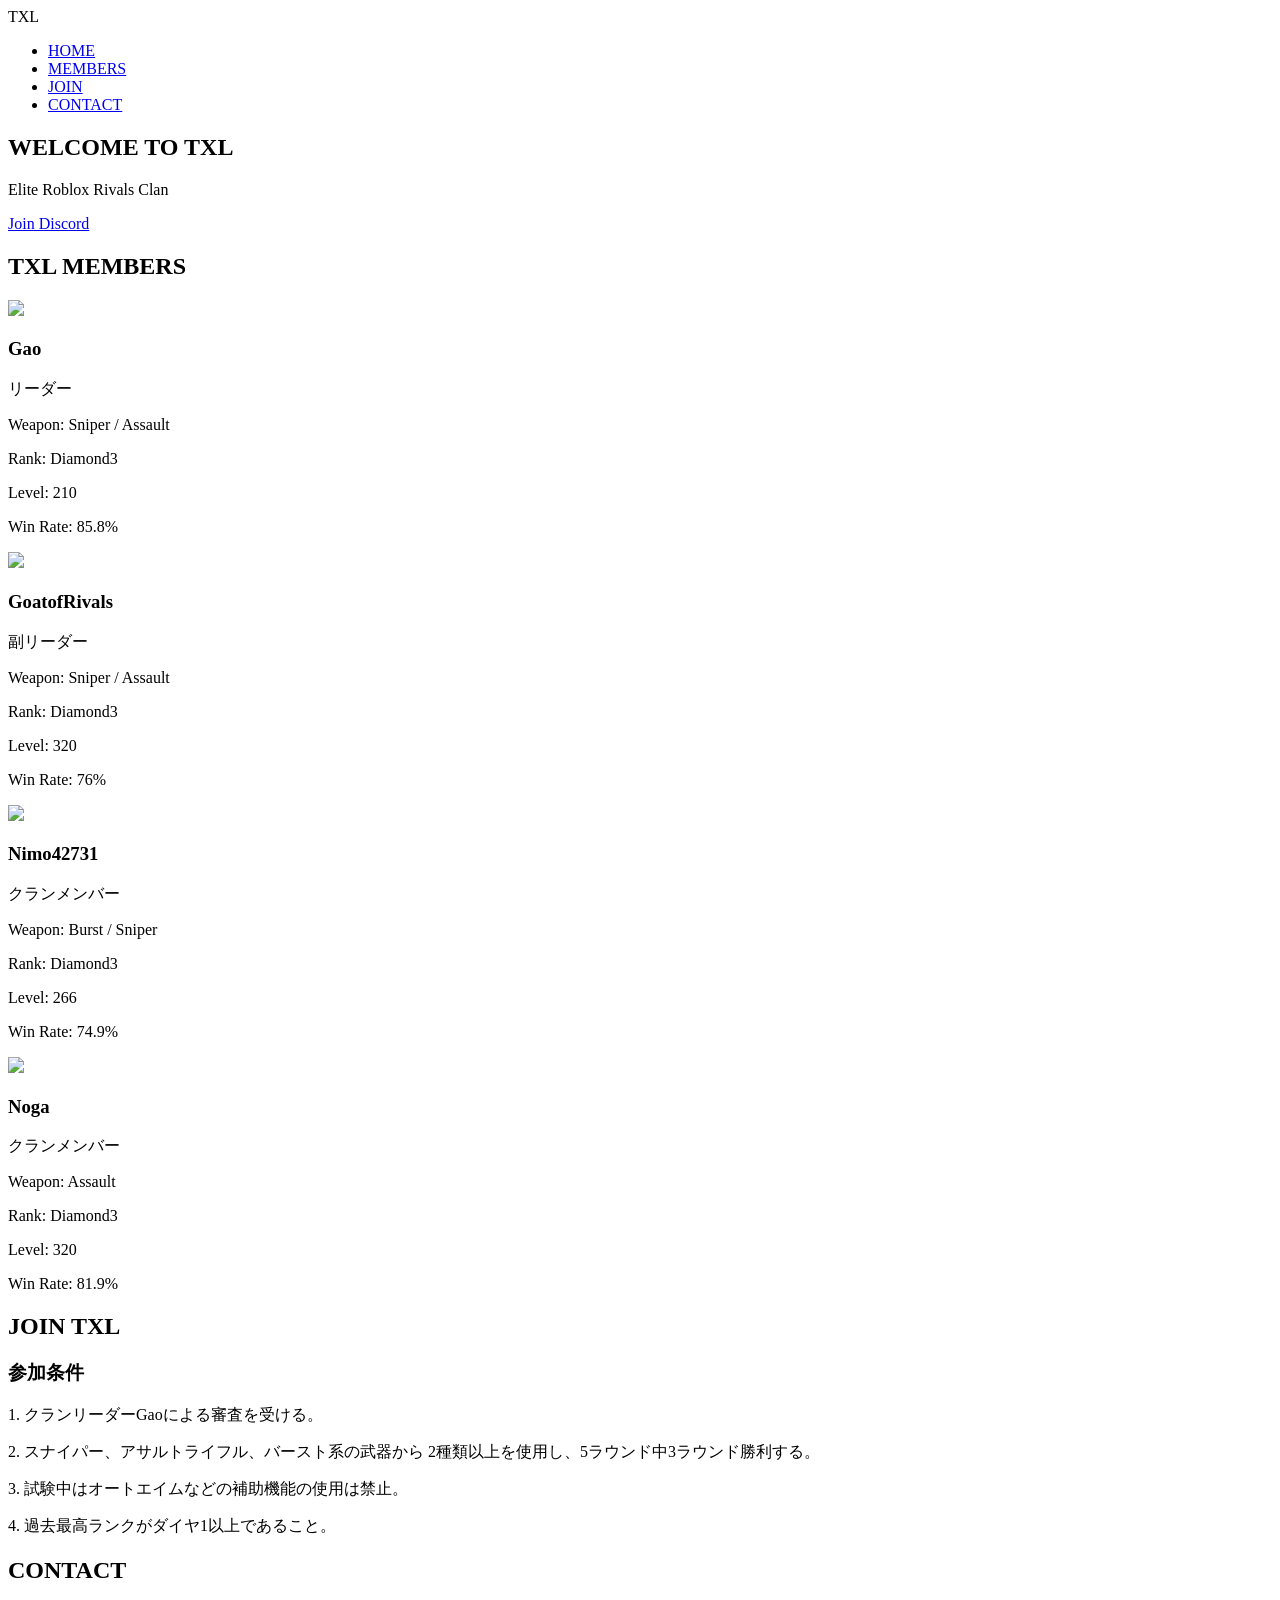
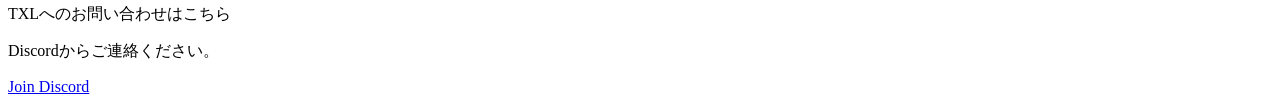
==== index.html @ d3d55c04 "Add files via upload" ====
<!DOCTYPE html>
<html lang="ja">
<head>
    <meta charset="UTF-8">
    <meta name="viewport" content="width=device-width, initial-scale=1.0">
    <title>TXL Clan</title>

    <link rel="stylesheet" href="css/style.css">

<style>
html{
    scroll-behavior:smooth;
}
</style>

</head>

<body>

    <nav>
        <div class="logo">TXL</div>

        <ul>
            <li><a href="#">HOME</a></li>
            <li><a href="#members">MEMBERS</a></li>
            <li><a href="#join">JOIN</a></li>
            <li><a href="#contact">CONTACT</a></li>
        </ul>
    </nav>

    <section class="hero">
        <h1>WELCOME TO TXL</h1>
        <p>Elite Roblox Rivals Clan</p>

        <div class="buttons">
            <a class="discord-btn" href="https://discord.gg/STpEBjr97R" target="_blank">
    Join Discord
</a>
        </div>
    </section>  
<section id="members" class="members">
    <h2>TXL MEMBERS</h2>

    <div class="member-list">

        <div class="member-card leader-card">

    <img src="images/gao.png">

    <h3>Gao</h3>
<p>リーダー</p>

<p>Weapon: Sniper / Assault</p>
<p>Rank: Diamond3</p>
<p>Level: 210</p>
<p>Win Rate: 85.8%</p>

</div>

<div class="member-card co-leader-card">

    <img src="images/goatofrivals.png">

    <h3>GoatofRivals</h3>
<p>副リーダー</p>

<p>Weapon: Sniper / Assault</p>
<p>Rank: Diamond3</p>
<p>Level: 320</p>
<p>Win Rate: 76%</p>

</div>

<div class="member-card">

    <img src="images/nimo42731.png">

    <h3>Nimo42731</h3>
    <p>クランメンバー</p>

    <p>Weapon: Burst / Sniper</p>
    <p>Rank: Diamond3</p>
    <p>Level: 266</p>
<p>Win Rate: 74.9%</p>

</div>

<div class="member-card">

    <img src="images/noga.png">

    <h3>Noga</h3>
    <p class="role member">クランメンバー</p>

    <p>Weapon: Assault</p>
    <p>Rank: Diamond3</p>
    <p>Level: 320</p>
<p>Win Rate: 81.9%</p>

</div>
        </div>

</section>

<section id="join" class="join">

    <h2>JOIN TXL</h2>

    <div class="join-box">

        <h3>参加条件</h3>

        <p>1. クランリーダーGaoによる審査を受ける。</p>

        <p>
            2. スナイパー、アサルトライフル、バースト系の武器から
            2種類以上を使用し、5ラウンド中3ラウンド勝利する。
        </p>

        <p>
            3. 試験中はオートエイムなどの補助機能の使用は禁止。
        </p>

        <p>
            4. 過去最高ランクがダイヤ1以上であること。
        </p>

    </div>

</section>
<section id="contact" class="contact">

    <h2>CONTACT</h2>

    <div class="contact-box">

        <p>TXLへのお問い合わせはこちら</p>

        <p>
            Discordからご連絡ください。
        </p>

        <a class="discord-btn" href="https://discord.gg/STpEBjr97R" target="_blank">
            Join Discord
        </a>

    </div>

</section>

    <script src="js/script.js"></script>

</body>
</html>
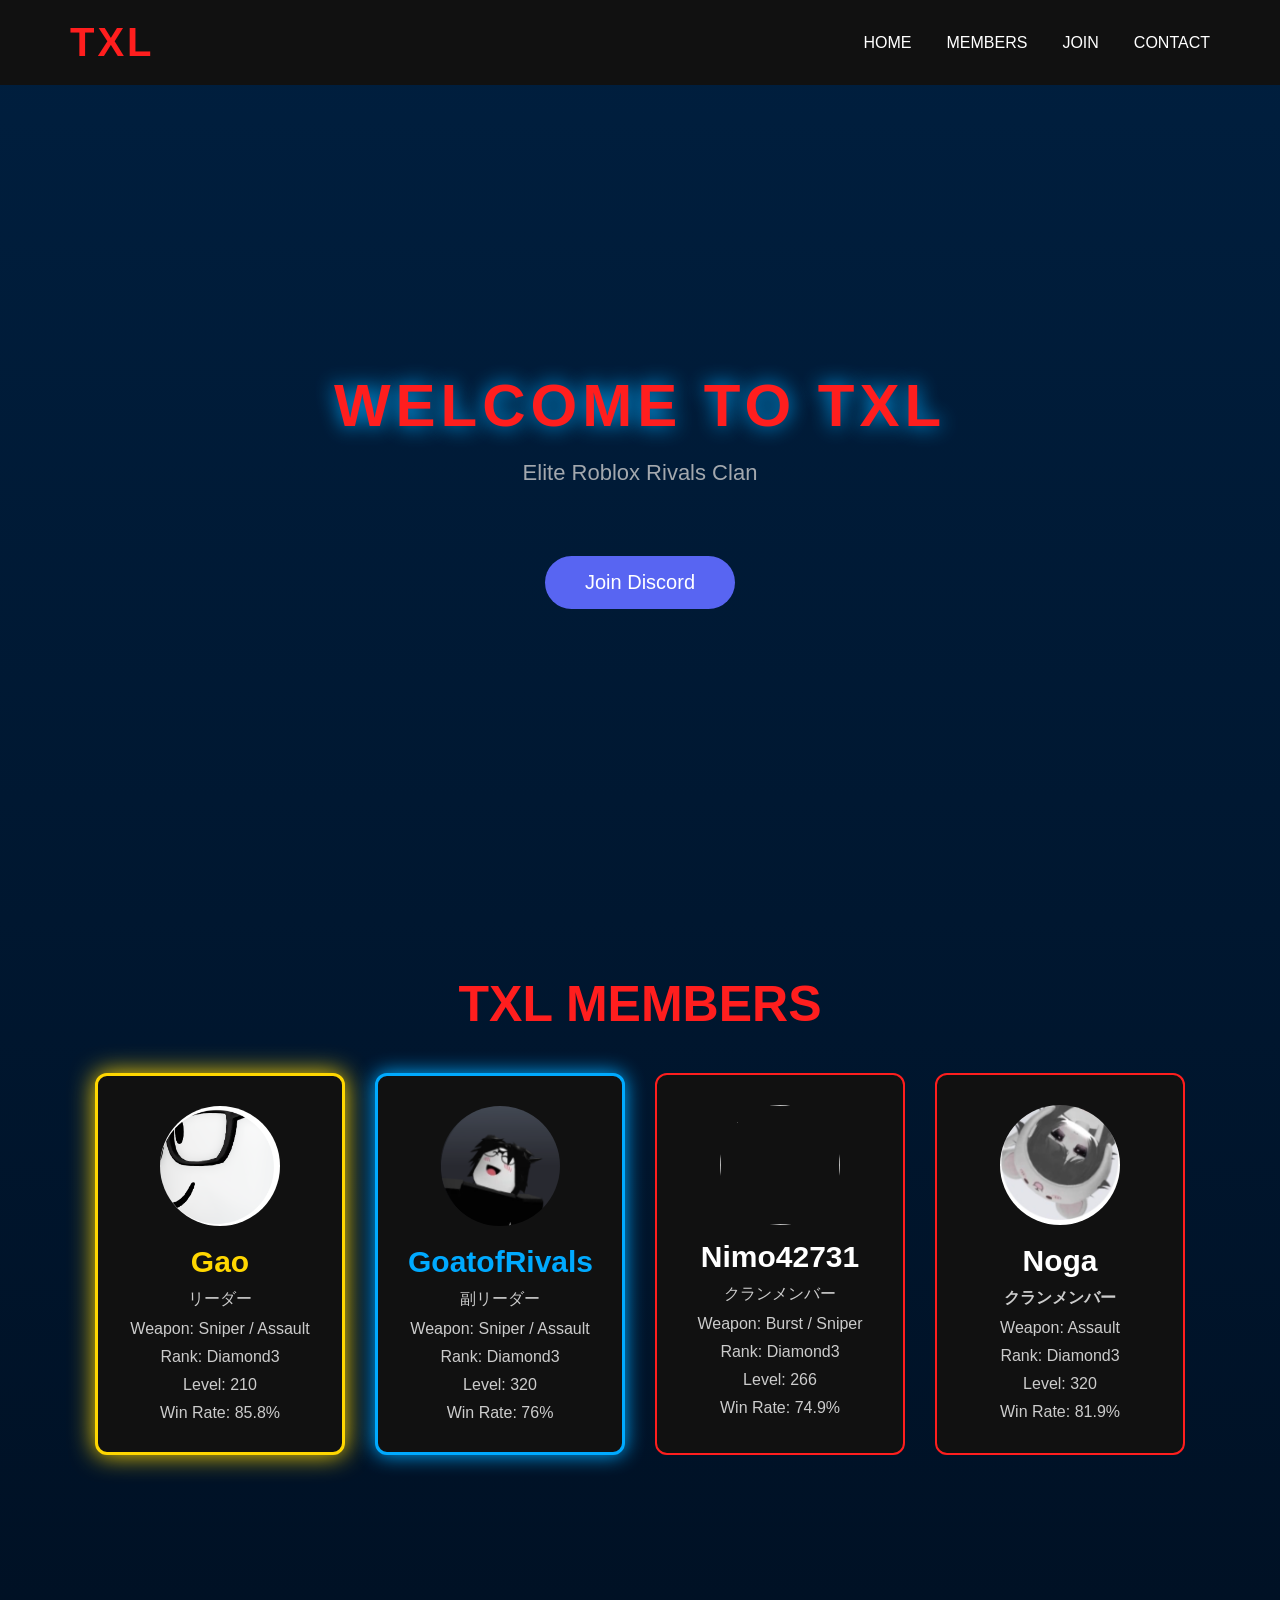
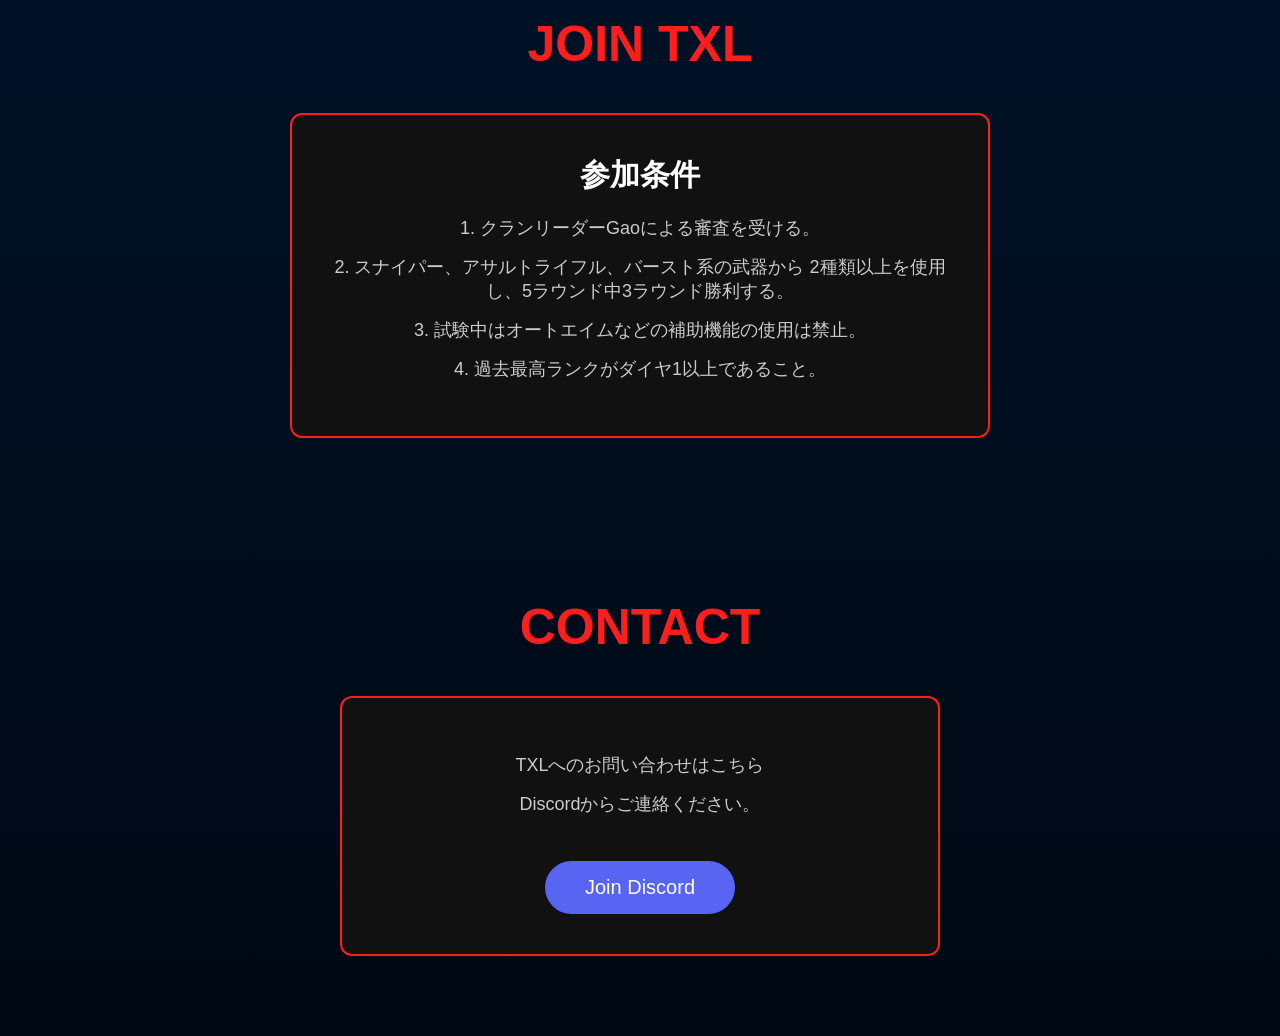
==== commit 050d69a8: "everything" ====
--- a/index.html
+++ b/index.html
@@ -45,7 +45,7 @@
 
         <div class="member-card leader-card">
 
-    <img src="images/gao.png">
+    <img src="images/Gao.png">
 
     <h3>Gao</h3>
 <p>リーダー</p>
@@ -59,7 +59,7 @@
 
 <div class="member-card co-leader-card">
 
-    <img src="images/goatofrivals.png">
+    <img src="images/GoatofRivals.png">
 
     <h3>GoatofRivals</h3>
 <p>副リーダー</p>
@@ -87,7 +87,7 @@
 
 <div class="member-card">
 
-    <img src="images/noga.png">
+    <img src="images/Noga.png">
 
     <h3>Noga</h3>
     <p class="role member">クランメンバー</p>
--- a/css/style.css
+++ b/css/style.css
@@ -0,0 +1,413 @@
+*{
+    margin:0;
+    padding:0;
+    box-sizing:border-box;
+}
+
+body{
+    background:linear-gradient(180deg,#001f3f,#000814);
+    color:white;
+    font-family:Arial, Helvetica, sans-serif;
+}
+
+nav{
+    display:flex;
+    justify-content:space-between;
+    align-items:center;
+    padding:20px 70px;
+    background:#111;
+}
+
+.logo{
+    font-size:40px;
+    font-weight:bold;
+    color:#ff1e1e;
+    letter-spacing:3px;
+}
+
+nav ul{
+    display:flex;
+    list-style:none;
+    gap:35px;
+}
+
+nav ul li a{
+    color:white;
+    text-decoration:none;
+    transition:.3s;
+}
+
+nav ul li a:hover{
+    color:#ff1e1e;
+}
+
+.hero{
+    height:90vh;
+    display:flex;
+    flex-direction:column;
+    justify-content:center;
+    align-items:center;
+    text-align:center;
+}
+
+.hero h1{
+    font-size:90px;
+    color:#ff1e1e;
+    text-shadow:0 0 25px red;
+}
+
+.hero p{
+    font-size:25px;
+    margin-top:15px;
+    color:#cccccc;
+}
+
+.buttons{
+    margin-top:40px;
+    display:flex;
+    gap:20px;
+}
+
+button{
+    padding:15px 40px;
+    font-size:18px;
+    background:#ff1e1e;
+    color:white;
+    border:none;
+    border-radius:8px;
+    cursor:pointer;
+    transition:.3s;
+}
+
+button:hover{
+    background:white;
+    color:black;
+    transform:scale(1.05);
+}
+.discord-btn {
+    padding:15px 40px;
+    font-size:18px;
+    background:#ff1e1e;
+    color:white;
+    border-radius:8px;
+    text-decoration:none;
+    cursor:pointer;
+    transition:.3s;
+}
+
+.discord-btn:hover{
+    background:white;
+    color:black;
+    transform:scale(1.05);
+}
+.members{
+    padding:80px 50px;
+    text-align:center;
+}
+
+.members h2{
+    font-size:50px;
+    color:#ff1e1e;
+    margin-bottom:40px;
+}
+
+.member-list{
+    display:flex;
+    justify-content:center;
+    gap:30px;
+}
+
+.member-card{
+    background:#111;
+    border:2px solid #ff1e1e;
+    padding:30px;
+    width:250px;
+    border-radius:12px;
+    transition:.3s;
+}
+
+.member-card:hover{
+    transform:scale(1.05);
+}
+
+.member-card h3{
+    font-size:30px;
+}
+
+.member-card p{
+    color:#ccc;
+    margin-top:10px;
+}
+.join{
+    padding:80px 50px;
+    text-align:center;
+}
+
+.join h2{
+    font-size:50px;
+    color:#ff1e1e;
+    margin-bottom:40px;
+}
+
+.join-box{
+    background:#111;
+    border:2px solid #ff1e1e;
+    padding:40px;
+    max-width:700px;
+    margin:auto;
+    border-radius:12px;
+}
+
+.join-box h3{
+    font-size:30px;
+    margin-bottom:20px;
+}
+
+.join-box p{
+    color:#cccccc;
+    font-size:18px;
+    margin:15px 0;
+}
+.co-leader{
+    color:#ff1e1e;
+    font-weight:bold;
+}
+
+.member{
+    color:#cccccc;
+    font-weight:bold;
+}
+.leader-card{
+    border:3px solid gold;
+    box-shadow:0 0 25px red;
+    transform:scale(1.08);
+}
+
+.leader-card h3{
+    color:gold;
+}
+
+.co-leader-card{
+    border:3px solid #ff1e1e;
+    box-shadow:0 0 15px red;
+}
+
+.co-leader-card h3{
+    color:#ff1e1e;
+}
+.member-card img{
+    width:120px;
+    height:120px;
+    border-radius:50%;
+    object-fit:cover;
+    margin-bottom:15px;
+}
+.contact{
+    padding:80px 50px;
+    text-align:center;
+}
+
+.contact h2{
+    font-size:50px;
+    color:#ff1e1e;
+    margin-bottom:40px;
+}
+
+.contact-box{
+    background:#111;
+    border:2px solid #ff1e1e;
+    padding:40px;
+    max-width:600px;
+    margin:auto;
+    border-radius:12px;
+}
+
+.contact-box p{
+    color:#cccccc;
+    font-size:18px;
+    margin:15px;
+}
+/* Leader card */
+.leader-card{
+    border:3px solid gold;
+    box-shadow:0 0 25px gold;
+}
+
+/* Co Leader card */
+.co-leader-card{
+    border:3px solid #00aaff;
+    box-shadow:0 0 20px #00aaff;
+}
+
+/* Leader name */
+.leader-card h3{
+    color:gold;
+}
+
+/* Co Leader name */
+.co-leader-card h3{
+    color:#00aaff;
+}
+.member-card{
+    transition:0.3s ease;
+}
+
+.member-card:hover{
+    transform:translateY(-15px) scale(1.05);
+    box-shadow:0 0 30px red;
+}
+.leader-card:hover{
+    box-shadow:0 0 40px gold;
+}
+
+.co-leader-card:hover{
+    box-shadow:0 0 35px #00aaff;
+}
+.member-card{
+    opacity:0;
+    transform:translateX(-100px);
+    transition:0.8s ease;
+}
+
+.member-card.show{
+    opacity:1;
+    transform:translateX(0);
+}
+.hero{
+    text-align:center;
+    padding:120px 20px;
+    color:white;
+}
+
+.hero h1{
+    font-size:60px;
+    letter-spacing:5px;
+    animation:fadeDown 1s ease;
+    text-shadow:0 0 20px #00aaff;
+}
+
+.hero p{
+    font-size:22px;
+    margin-top:20px;
+    opacity:0.8;
+    animation:fadeUp 1.2s ease;
+}
+
+.discord-btn{
+    display:inline-block;
+    margin-top:30px;
+    padding:15px 40px;
+    border-radius:30px;
+    background:#5865F2;
+    color:white;
+    text-decoration:none;
+    font-size:20px;
+    transition:0.3s;
+}
+
+.discord-btn:hover{
+    transform:scale(1.1);
+    box-shadow:0 0 30px #5865F2;
+}
+
+
+@keyframes fadeDown{
+    from{
+        opacity:0;
+        transform:translateY(-40px);
+    }
+    to{
+        opacity:1;
+        transform:translateY(0);
+    }
+}
+
+
+@keyframes fadeUp{
+    from{
+        opacity:0;
+        transform:translateY(40px);
+    }
+    to{
+        opacity:1;
+        transform:translateY(0);
+    }
+}
+.join-box{
+    opacity:0;
+    transform:translateY(50px);
+    transition:0.8s ease;
+}
+
+.join-box.show{
+    opacity:1;
+    transform:translateY(0);
+}
+
+.join-box:hover{
+    box-shadow:0 0 25px #00aaff;
+}
+
+
+.join-box p{
+    opacity:0;
+    transform:translateX(-30px);
+    transition:0.5s ease;
+}
+
+.join-box.show p{
+    opacity:1;
+    transform:translateX(0);
+}
+
+
+.join-box.show p:nth-child(2){
+    transition-delay:0.2s;
+}
+
+.join-box.show p:nth-child(3){
+    transition-delay:0.4s;
+}
+
+.join-box.show p:nth-child(4){
+    transition-delay:0.6s;
+}
+
+.join-box.show p:nth-child(5){
+    transition-delay:0.8s;
+}
+.contact-box{
+    opacity:0;
+    transform:translateY(50px) scale(0.95);
+    transition:0.8s ease;
+}
+
+.contact-box.show{
+    opacity:1;
+    transform:translateY(0) scale(1);
+}
+
+
+.contact-box.show .discord-btn{
+    animation:contactButton 0.8s ease 0.5s forwards;
+}
+
+
+.contact-box:hover{
+    box-shadow:0 0 30px #5865F2;
+}
+
+
+@keyframes contactButton{
+
+    from{
+        opacity:0;
+        transform:translateY(20px);
+    }
+
+    to{
+        opacity:1;
+        transform:translateY(0);
+    }
+
+}
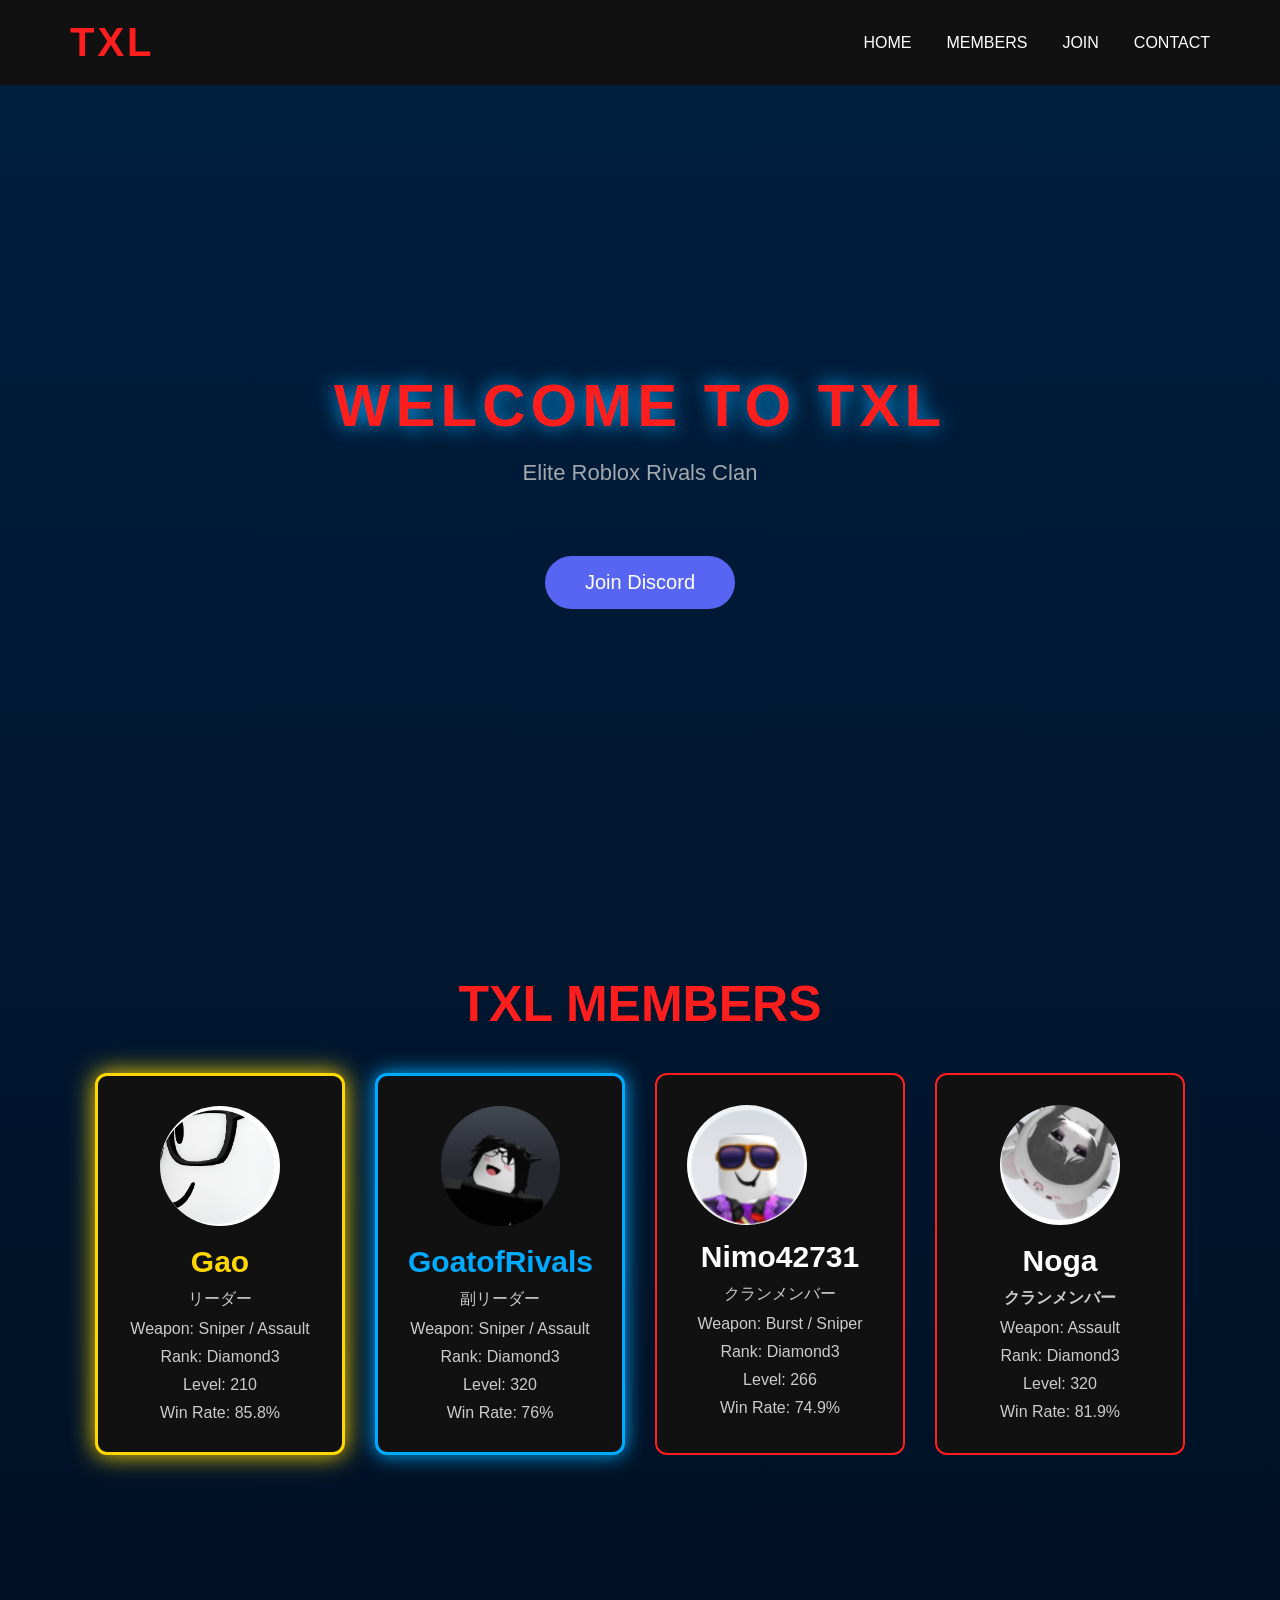
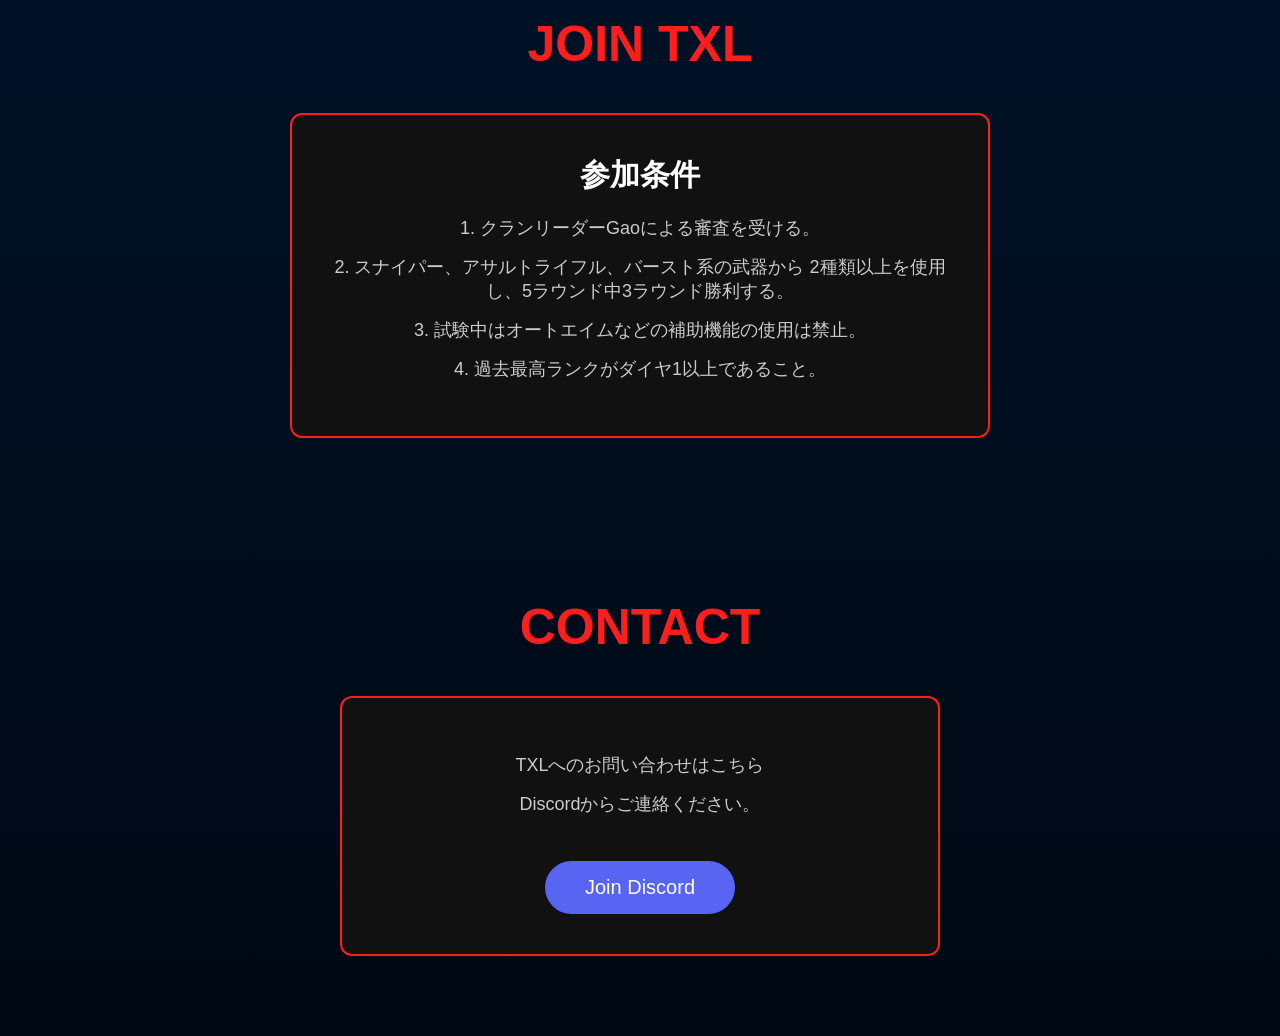
==== commit 468eb6c9: "Add files via upload" ====
--- a/index.html
+++ b/index.html
@@ -45,7 +45,7 @@
 
         <div class="member-card leader-card">
 
-    <img src="images/Gao.png">
+    <img src="images/Gao.png" alt="Gao">
 
     <h3>Gao</h3>
 <p>リーダー</p>
@@ -73,7 +73,7 @@
 
 <div class="member-card">
 
-    <img src="images/nimo42731.png">
+    <img src="images/Nimo42731.png" alt="Nimo" style="display:block !important;">
 
     <h3>Nimo42731</h3>
     <p>クランメンバー</p>
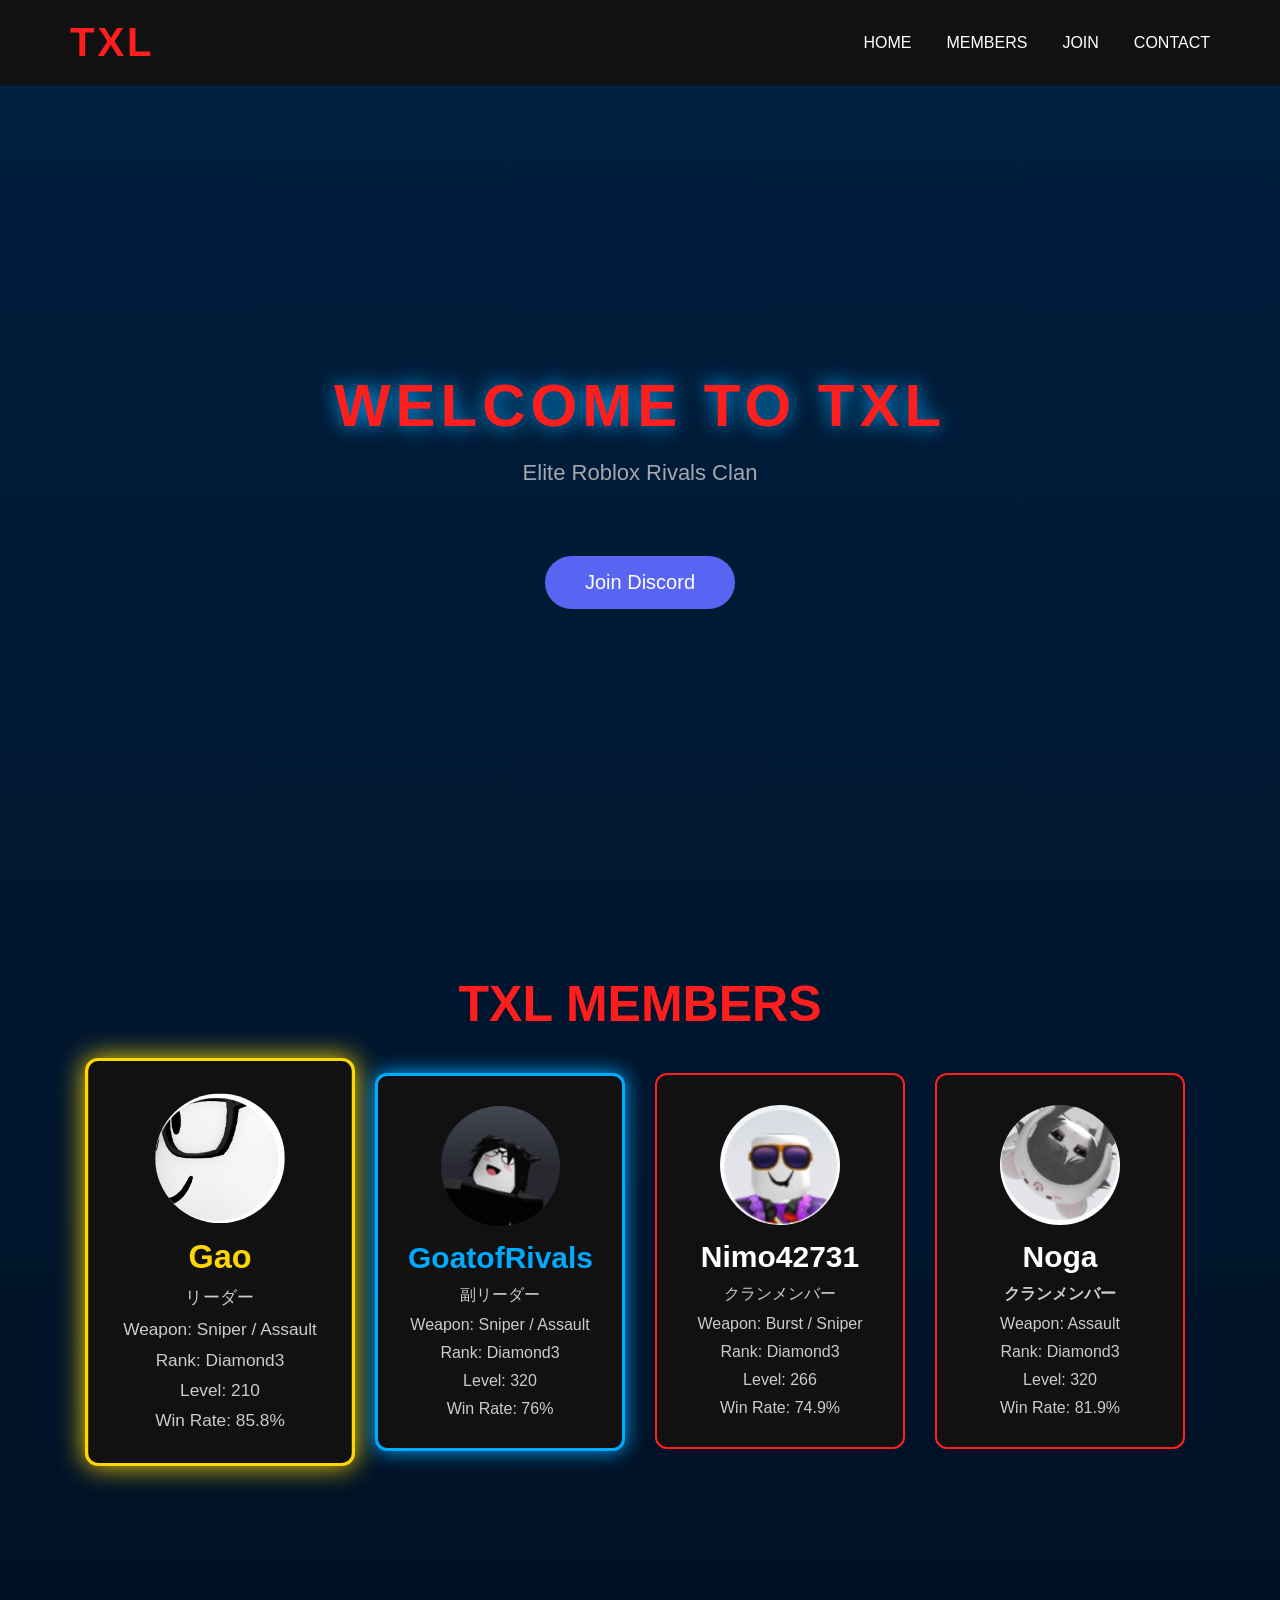
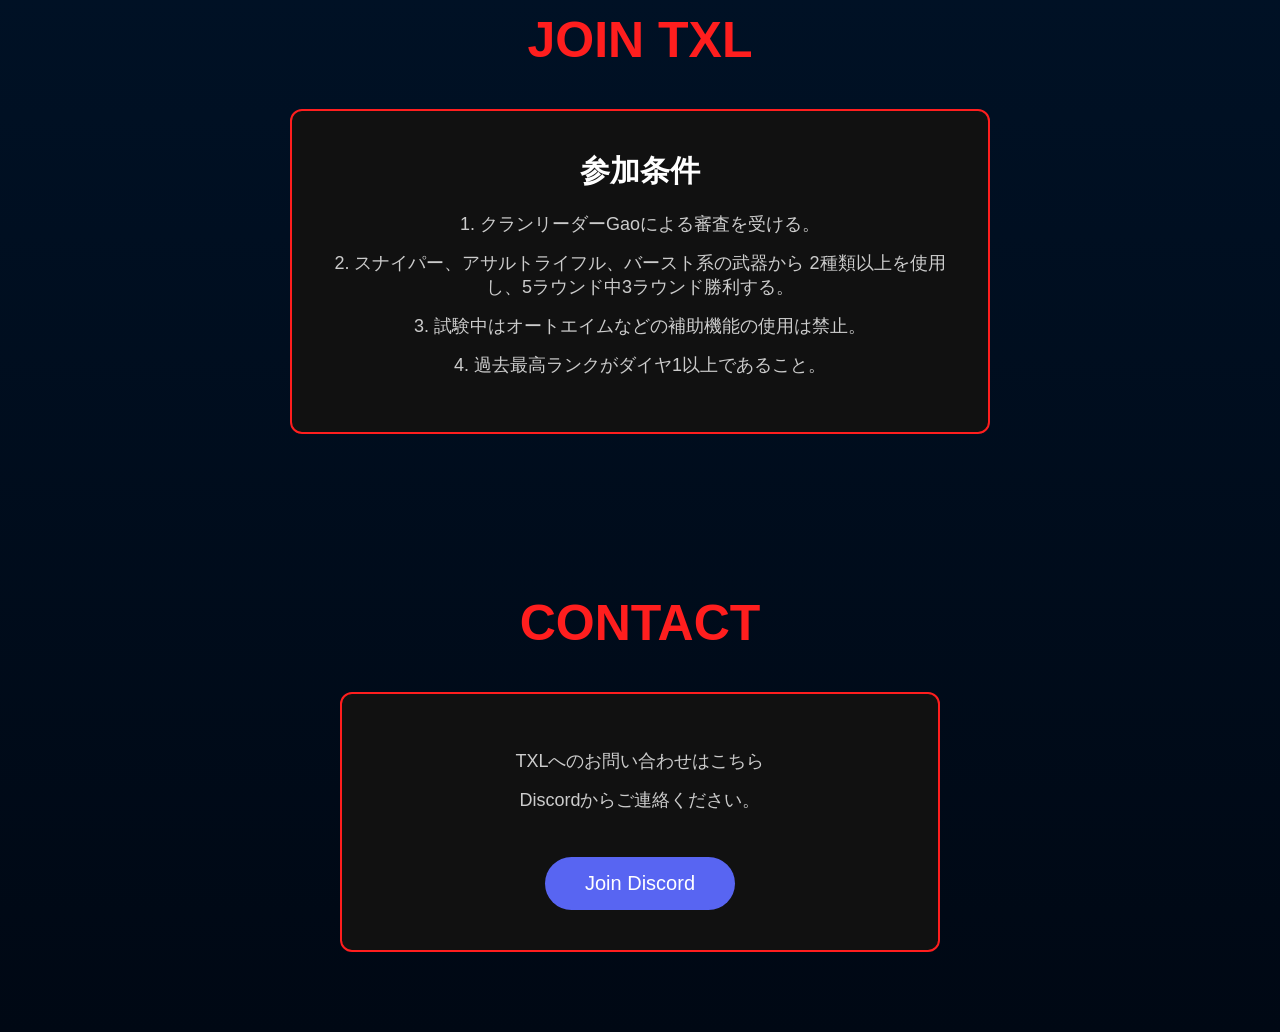
==== commit a2317af2: "Add files via upload" ====
--- a/index.html
+++ b/index.html
@@ -73,7 +73,7 @@
 
 <div class="member-card">
 
-    <img src="images/Nimo42731.png" alt="Nimo" style="display:block !important;">
+    <img src="images/Nimo42731.png" alt="Nimo">
 
     <h3>Nimo42731</h3>
     <p>クランメンバー</p>
--- a/css/style.css
+++ b/css/style.css
@@ -195,13 +195,6 @@
 .co-leader-card h3{
     color:#ff1e1e;
 }
-.member-card img{
-    width:120px;
-    height:120px;
-    border-radius:50%;
-    object-fit:cover;
-    margin-bottom:15px;
-}
 .contact{
     padding:80px 50px;
     text-align:center;
@@ -410,4 +403,75 @@
         transform:translateY(0);
     }
 
+}
+.member-list{
+    display:flex;
+    justify-content:center;
+    align-items:flex-start;
+    gap:30px;
+    flex-wrap:nowrap;
+}
+
+.leader-card{
+    transform:scale(1.08);
+}
+
+.leader-card.show{
+    transform:scale(1.08);
+}
+.member-card{
+    opacity:0;
+    transform:translateX(-100px);
+    transition:0.8s ease;
+}
+
+.member-card.show{
+    opacity:1;
+    transform:translateX(0);
+}
+
+.leader-card.show{
+    transform:scale(1.08);
+}
+.member-list{
+    display:flex;
+    justify-content:center;
+    align-items:flex-start;
+    gap:30px;
+    flex-wrap:nowrap;
+}
+.member-card.show{
+    opacity:1;
+    transform:translateX(0);
+}
+
+.leader-card.show{
+    transform:scale(1.08);
+}
+
+.member-list{
+    display:flex;
+    justify-content:center;
+    align-items:flex-start;
+    gap:30px;
+    flex-wrap:wrap;
+}
+.member-card{
+    opacity:1;
+    transform:translateX(0);
+    transition:0.3s ease;
+}
+
+.member-card:hover{
+    transform:translateY(-15px) scale(1.05);
+    box-shadow:0 0 30px red;
+}
+.member-card img{
+    display:block;
+    width:120px;
+    height:120px;
+    border-radius:50%;
+    object-fit:cover;
+    object-position:center;
+    margin:0 auto 15px;
 }
